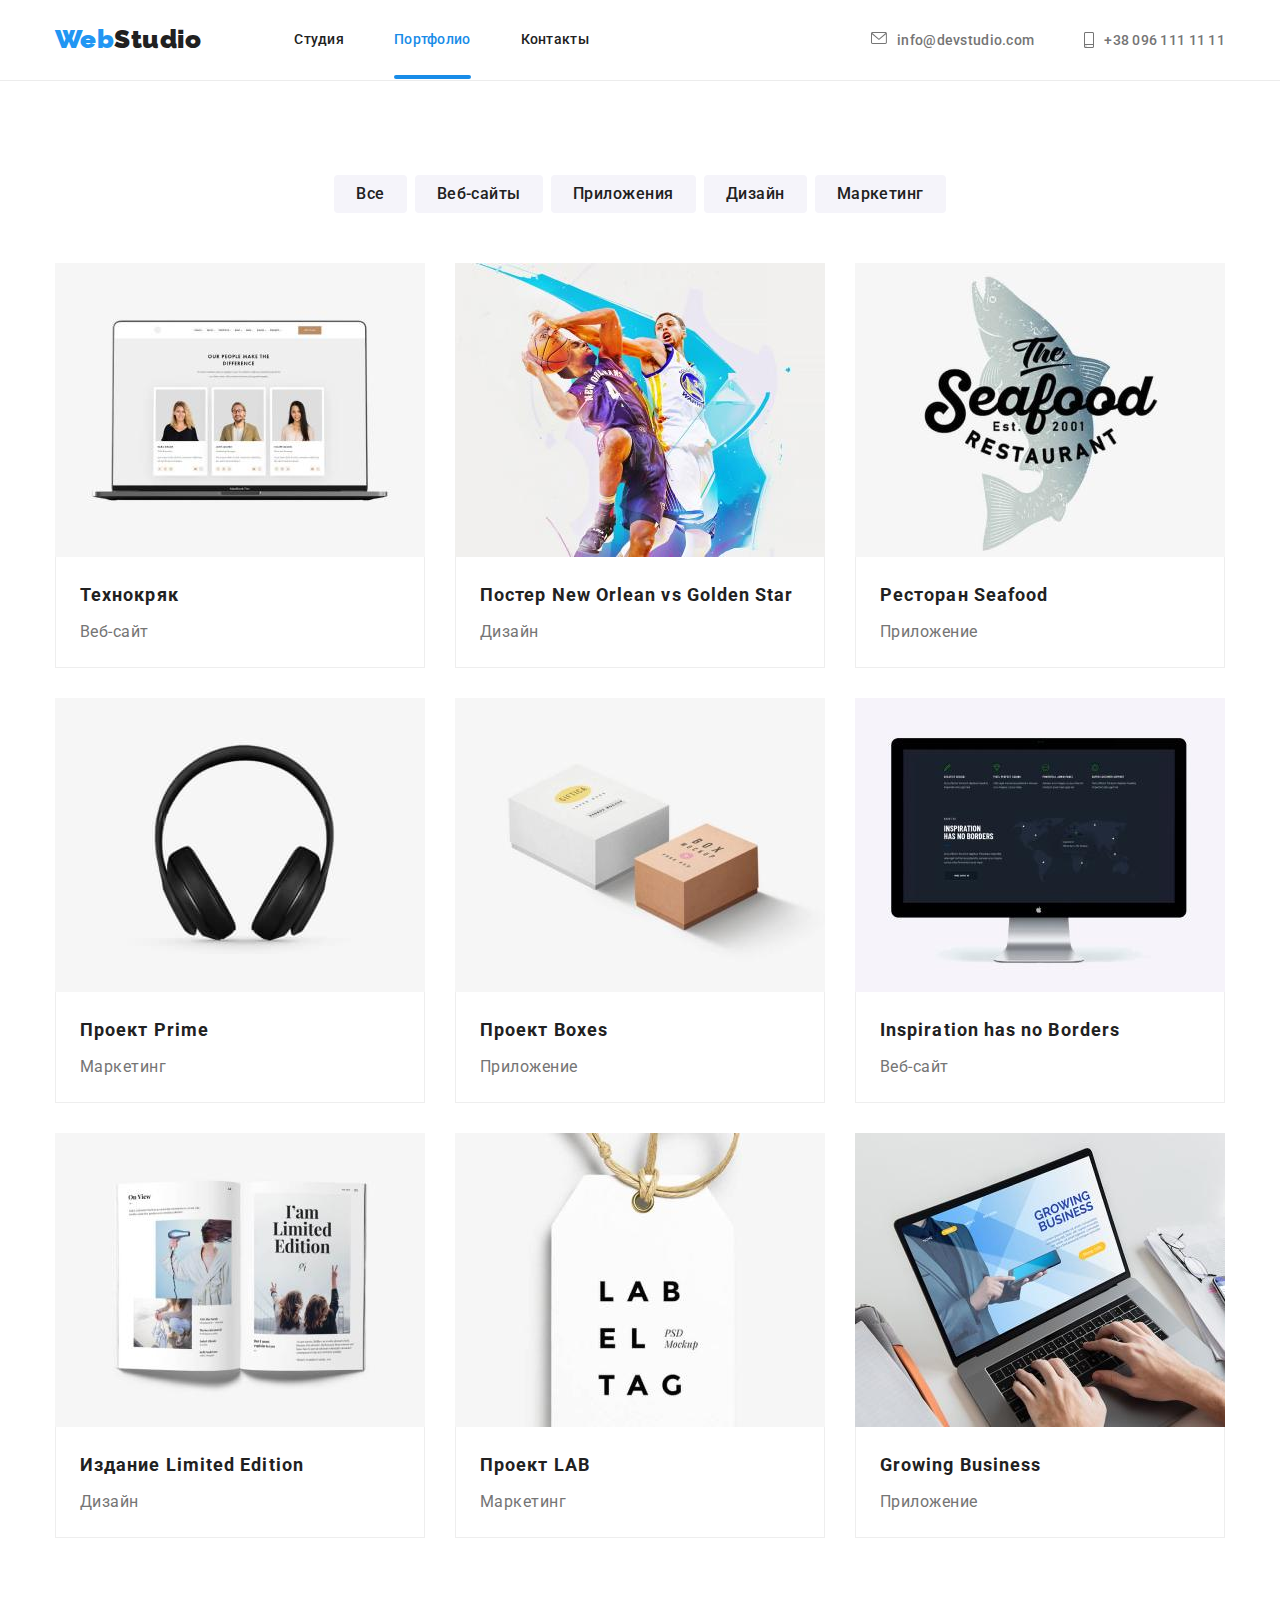
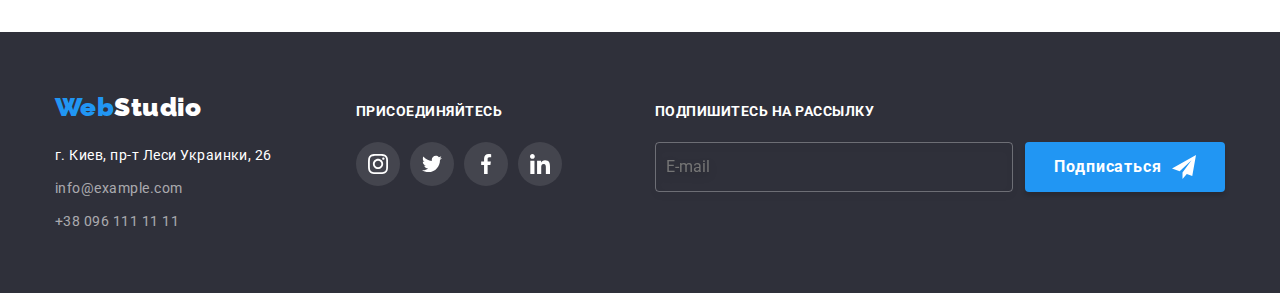
==== portfolio.html @ f8f5889b "finish" ====
<!DOCTYPE html>
<html lang="ru">
  <head>
    <meta charset="utf-8" />
    <!-- ie10 and below only -->
    <meta http-equiv="x-ua-compatible" content="ie=edge" />
    <meta name="viewport" content="width=device-width, initial-scale=1.0" />
    <title>Портфолио</title>

    <!-- google-Font -->
    <link rel="preconnect" href="https://fonts.googleapis.com" />
    <link rel="preconnect" href="https://fonts.gstatic.com" crossorigin />
    <link
      href="https://fonts.googleapis.com/css2?family=Raleway:wght@700&family=Roboto:wght@400;500;700;900&display=swap"
      rel="stylesheet"
    />

    <!-- CSS -->
    <link
      rel="stylesheet"
      href="https://cdnjs.cloudflare.com/ajax/libs/modern-normalize/1.1.0/modern-normalize.min.css"
    />
    <link rel="stylesheet" href="./css/main.min.css" />
  </head>
  <body>
    <!-- header -->
    <header>
      <div class="container header__box">
        <!-- header-logo-->
        <a href="./index.html" class="logo header-logo__pos"> Web<span class="header-logo__span">Studio</span> </a>
        <!-- header-nav -->
        <nav>
          <ul class="header__list">
            <li class="header__item">
              <a href="./index.html" class="header__link"> Студия</a>
            </li>
            <li class="header__item">
              <a href="./portfolio.html" class="header__link current-page"> Портфолио</a>
            </li>
            <li class="header__item">
              <a href="#" class="header__link"> Контакты</a>
            </li>
          </ul>
        </nav>
        <!-- contacts -->
        <ul class="header__list">
          <li class="header__item">
            <a href="mailto:info@devstudio.com" class="contact-item header__link">
              <svg class="header-contacts__icon" width="16" height="12">
                <use href="./images/symbol-defs.svg#icon-envelope"></use>
              </svg>
              info@devstudio.com
            </a>
          </li>
          <li class="header__item">
            <a href="tel:+380961111111" class="contact-item header__link">
              <svg class="header-contacts__icon" width="10" height="16">
                <use href="./images/symbol-defs.svg#icon-smartphone"></use>
              </svg>
              +38 096 111 11 11
            </a>
          </li>
        </ul>
      </div>
    </header>
    <!-- main -->
    <main>
      <!-- portfolio -->
      <section class="section">
        <div class="container">
          <h1 class="visually-hidden">Портфолио</h1>
          <!-- portfolio-filters -->
          <ul class="portfolio-filters__list">
            <li class="portfolio-filters__item">
              <button type="button" class="portfolio-filters__btn">Все</button>
            </li>
            <li class="portfolio-filters__item">
              <button type="button" class="portfolio-filters__btn">Веб-сайты</button>
            </li>
            <li class="portfolio-filters__item">
              <button type="button" class="portfolio-filters__btn">Приложения</button>
            </li>
            <li class="portfolio-filters__item">
              <button type="button" class="portfolio-filters__btn">Дизайн</button>
            </li>
            <li class="portfolio-filters__item">
              <button type="button" class="portfolio-filters__btn">Маркетинг</button>
            </li>
          </ul>
          <!-- portfolio-projects -->
          <ul class="cards-list">
            <li class="portfolio__item">
              <a href="" class="portfolio__item-link">
                <div class="portfolio__thumb">
                  <img
                    src="./images/portfolio1.jpg"
                    alt="1-й проект: Фото страници с фотографиями 3-х разрабочиков"
                    width="370"
                    height="294"
                  />
                  <div class="portfolio-overlay">
                    Технокряк это современная площадка распространения коронавируса. Компании используют эту платформу
                    для цифрового шпионажа и атак на защищённые сервера конкурентов.
                  </div>
                </div>
                <div class="portfolio__item-box">
                  <h2 class="portfolio__title-card">Технокряк</h2>
                  <p class="portfolio__text-card">Веб-сайт</p>
                </div>
              </a>
            </li>

            <li class="portfolio__item">
              <a href="" class="portfolio__item-link">
                <div class="portfolio__thumb">
                  <img
                    src="./images/portfolio2.jpg"
                    alt="2-й проект: Фото страници с двумя баскетболистами в прыжке с мячом"
                    width="370"
                    height="294"
                  />
                  <div class="portfolio-overlay">
                    Lorem ipsum dolor sit amet consectetur adipisicing elit. Molestiae, omnis! Voluptates molestias
                    omnis voluptas! Magni ut sequi asperiores obcaecati adipisci?
                  </div>
                </div>
                <div class="portfolio__item-box">
                  <h2 class="portfolio__title-card">Постер New Orlean vs Golden Star</h2>
                  <p class="portfolio__text-card">Дизайн</p>
                </div>
              </a>
            </li>
            <li class="portfolio__item">
              <a href="" class="portfolio__item-link">
                <div class="portfolio__thumb">
                  <img
                    src="./images/portfolio3.jpg"
                    alt="3-й проект: Фото страници с логотипом ресторана"
                    width="370"
                    height="294"
                  />
                  <div class="portfolio-overlay">
                    Lorem ipsum dolor sit amet consectetur adipisicing elit. Molestiae, omnis! Voluptates molestias
                    omnis voluptas! Magni ut sequi asperiores obcaecati adipisci?
                  </div>
                </div>
                <div class="portfolio__item-box">
                  <h2 class="portfolio__title-card">Ресторан Seafood</h2>
                  <p class="portfolio__text-card">Приложение</p>
                </div>
              </a>
            </li>
            <li class="portfolio__item">
              <a href="" class="portfolio__item-link">
                <div class="portfolio__thumb">
                  <img
                    src="./images/portfolio4.jpg"
                    alt="4-й проект: Фото страници с наушниками"
                    width="370"
                    height="294"
                  />
                  <div class="portfolio-overlay">
                    Lorem ipsum dolor sit amet consectetur adipisicing elit. Molestiae, omnis! Voluptates molestias
                    omnis voluptas! Magni ut sequi asperiores obcaecati adipisci?
                  </div>
                </div>
                <div class="portfolio__item-box">
                  <h2 class="portfolio__title-card">Проект Prime</h2>
                  <p class="portfolio__text-card">Маркетинг</p>
                </div>
              </a>
            </li>
            <li class="portfolio__item">
              <a href="" class="portfolio__item-link">
                <div class="portfolio__thumb">
                  <img
                    src="./images/portfolio5.jpg"
                    alt="5-й проект: Фото страници с двумя коробками разных цветом с написями"
                    width="370"
                    height="294"
                  />
                  <div class="portfolio-overlay">
                    Lorem ipsum dolor sit amet consectetur adipisicing elit. Molestiae, omnis! Voluptates molestias
                    omnis voluptas! Magni ut sequi asperiores obcaecati adipisci?
                  </div>
                </div>
                <div class="portfolio__item-box">
                  <h2 class="portfolio__title-card">Проект Boxes</h2>
                  <p class="portfolio__text-card">Приложение</p>
                </div>
              </a>
            </li>
            <li class="portfolio__item">
              <a href="" class="portfolio__item-link">
                <div class="portfolio__thumb">
                  <img
                    src="./images/portfolio6.jpg"
                    alt="6-й проект: Фото страници с изображением континентов"
                    width="370"
                    height="294"
                  />
                  <div class="portfolio-overlay">
                    Lorem ipsum dolor sit amet consectetur adipisicing elit. Molestiae, omnis! Voluptates molestias
                    omnis voluptas! Magni ut sequi asperiores obcaecati adipisci?
                  </div>
                </div>
                <div class="portfolio__item-box">
                  <h2 class="portfolio__title-card">Inspiration has no Borders</h2>
                  <p class="portfolio__text-card">Веб-сайт</p>
                </div>
              </a>
            </li>
            <li class="portfolio__item">
              <a href="" class="portfolio__item-link">
                <div class="portfolio__thumb">
                  <img
                    src="./images/portfolio7.jpg"
                    alt="7-й проект: Фото страници с разворотом издания, на одной странице девушка сушит волосы, на второй слоган издания"
                    width="370"
                    height="294"
                  />
                  <div class="portfolio-overlay">
                    Lorem ipsum dolor sit amet consectetur adipisicing elit. Molestiae, omnis! Voluptates molestias
                    omnis voluptas! Magni ut sequi asperiores obcaecati adipisci?
                  </div>
                </div>
                <div class="portfolio__item-box">
                  <h2 class="portfolio__title-card">Издание Limited Edition</h2>
                  <p class="portfolio__text-card">Дизайн</p>
                </div>
              </a>
            </li>
            <li class="portfolio__item">
              <a href="" class="portfolio__item-link">
                <div class="portfolio__thumb">
                  <img
                    src="./images/portfolio8.jpg"
                    alt="8-й проект: Фото бирки с названием проекта"
                    width="370"
                    height="294"
                  />
                  <div class="portfolio-overlay">
                    Lorem ipsum dolor sit amet consectetur adipisicing elit. Molestiae, omnis! Voluptates molestias
                    omnis voluptas! Magni ut sequi asperiores obcaecati adipisci?
                  </div>
                </div>
                <div class="portfolio__item-box">
                  <h2 class="portfolio__title-card">Проект LAB</h2>
                  <p class="portfolio__text-card">Маркетинг</p>
                </div>
              </a>
            </li>
            <li class="portfolio__item">
              <a href="" class="portfolio__item-link">
                <div class="portfolio__thumb">
                  <img
                    src="./images/portfolio9.jpg"
                    alt="9-й проект: Фото бирки с изображением ноутбука с названием приложения"
                    width="370"
                    height="294"
                  />
                  <div class="portfolio-overlay">
                    Lorem ipsum dolor sit amet consectetur adipisicing elit. Molestiae, omnis! Voluptates molestias
                    omnis voluptas! Magni ut sequi asperiores obcaecati adipisci?
                  </div>
                </div>
                <div class="portfolio__item-box">
                  <h2 class="portfolio__title-card">Growing Business</h2>
                  <p class="portfolio__text-card">Приложение</p>
                </div>
              </a>
            </li>
          </ul>
        </div>
      </section>
    </main>
    <!-- footer -->
    <footer class="footer">
      <div class="container footer__box">
        <!-- footer-contacts -->
        <div class="footer-contacts__box">
          <!-- footer-logo -->
          <a href="./index.html" class="logo footer-logo__pos"> Web<span class="footer-logo__span">Studio</span> </a>
          <!-- footer-contacts -->
          <address>
            <ul class="footer-contacts__list">
              <li class="footer-contacts__item">
                <a
                  href="https://goo.gl/maps/doZ5ESJiCeNLyXiL8"
                  target="_blank"
                  rel="noopener
                      noreferrer"
                  class="footer-address__link"
                >
                  г. Киев, пр-т Леси Украинки, 26
                </a>
              </li>
              <li class="footer-contacts__item">
                <a href="mailto:info@example.com" class="footer-email-tel__link"> info@example.com </a>
              </li>
              <li class="footer-contacts__item">
                <a href="tel:+380961111111" class="footer-email-tel__link"> +38 096 111 11 11 </a>
              </li>
            </ul>
          </address>
        </div>
        <!-- footer-social -->
        <div>
          <p class="uppercase-title footer__title">Присоединяйтесь</p>
          <ul class="social__list">
            <li class="social__item">
              <a href="https://www.instagram.com/" class="social__link footer-social__link">
                <svg class="social__icon" width="20" height="20">
                  <use href="./images/symbol-defs.svg#icon-instagram1"></use>
                </svg>
              </a>
            </li>
            <li class="social__item">
              <a href="https://twitter.com/" class="social__link footer-social__link">
                <svg class="social__icon" width="20" height="20">
                  <use href="./images/symbol-defs.svg#icon-twitter1"></use>
                </svg>
              </a>
            </li>
            <li class="social__item">
              <a href="https://www.facebook.com/" class="social__link footer-social__link">
                <svg class="social__icon" width="20" height="20">
                  <use href="./images/symbol-defs.svg#icon-facebook1"></use>
                </svg>
              </a>
            </li>
            <li class="social__item">
              <a href="https://www.linkedin.com/" class="social__link footer-social__link">
                <svg class="social__icon" width="20" height="20">
                  <use href="./images/symbol-defs.svg#icon-linkedin1"></use>
                </svg>
              </a>
            </li>
          </ul>
        </div>
        <!-- footer-info-to-email -->
        <div class="footer-form__box">
          <p class="uppercase-title footer__title">Подпишитесь на рассылку</p>
          <form class="footer-form">
            <label>
              <input class="footer-form__input" type="text" name="footer-form-email" placeholder="E-mail" />
            </label>
            <button class="footer-form__btn" type="submit">
              Подписаться
              <svg class="footer-form__icon" width="24" height="24">
                <use href="./images/symbol-defs.svg#icon-send"></use>
              </svg>
            </button>
          </form>
        </div>
      </div>
    </footer>
  </body>
</html>
---- css/main.min.css ----
:root{--first-color: #ffffff;--second-color: #212121;--third-color: #757575;--fourth-color: #2f303a;--fifth-color: rgba(255, 255, 255, 0.6);--sixth-color: #f5f4fa;--seven-color: #ececec;--logo-color-white: #ffffff;--logo-color-black: #000000;--logo-color-blue: #2196f3;--active-item-color: #188ce8;--add-order-color: #2196f3;--todo-over-bg-color: rgba(47, 48, 58, 0.8);--icon-color: #afb1b8;--icon-color-active: #2196f3;--first-font: 'Roboto', sans-serif;--second-font: 'Raleway', sans-serif;--animate-color: color 250ms cubic-bezier(0.4, 0, 0.2, 1);--animate-bck-color: background-color 250ms cubic-bezier(0.4, 0, 0.2, 1);--animate-box-shadow: box-shadow 250ms cubic-bezier(0.4, 0, 0.2, 1);--animate-border: border 250ms cubic-bezier(0.4, 0, 0.2, 1);--animate-transform: transform 250ms cubic-bezier(0.4, 0, 0.2, 1);--animate-fill: fill 250ms cubic-bezier(0.4, 0, 0.2, 1)}.visually-hidden{position:absolute;clip:rect(0 0 0 0);width:1px;height:1px;margin:-1px}h1,h2,h3,p{margin:0}ul{margin:0;padding:0;list-style:none}body{font-family:var(--first-font);font-style:normal;color:var(--first-color);background-color:var(--first-color);letter-spacing:0.03em}img{display:block;max-width:100%;height:auto}header{border-bottom:1px solid var(--seven-color)}.title{font-weight:900;font-size:36px;line-height:calc(42 / 36);color:var(--second-color);text-align:center;margin-bottom:50px}.uppercase-title{font-weight:700;font-size:14px;line-height:calc(16 / 14);text-transform:uppercase}.cards-list{display:flex;flex-wrap:wrap;margin-left:-30px;margin-top:-30px}.container{width:1200px;margin-left:auto;margin-right:auto;padding-left:15px;padding-right:15px}.section{padding:94px 0}.logo{text-decoration:none;color:var(--logo-color-blue);font-family:var(--second-font);font-weight:900;font-size:26px;line-height:calc(31 / 26)}.social__list{display:flex;justify-content:center;align-items:center}.social__item:not(:last-child){margin-right:10px}.social__link{text-decoration:none;width:44px;height:44px;display:flex;align-items:center;justify-content:center;border-radius:50%;transition:var(--animate-bck-color),var(--animate-color)}.social__icon{fill:currentColor}.header__box{display:flex;align-items:center;padding-top:24px;padding-bottom:25px}.header__link{text-decoration:none;font-weight:500;font-size:14px;line-height:calc(16 / 14);letter-spacing:0.02em;color:var(--second-color);transition:var(--animate-color)}.header__link:hover,.header__link:focus{color:var(--active-item-color)}.header__item:not(:last-child){margin-right:50px}.header-logo__pos{margin-right:93px}.header-logo__span{color:var(--second-color)}.header__list{display:flex;margin-left:auto;align-items:center}.current-page{position:relative;color:var(--active-item-color)}.current-page::after{position:absolute;bottom:-200%;content:'';display:block;width:100%;height:4px;border-radius:2px;background-color:var(--active-item-color)}.contact-item{display:flex;color:var(--third-color)}.header-contacts__icon{display:block;fill:currentColor;margin-right:10px}.hero{background:var(--fourth-color);text-align:center}.hero__overlay{max-width:1600px;padding-top:200px;height:600px;margin-left:auto;margin-right:auto;background-image:linear-gradient(to right, rgba(0,0,0,0.4), rgba(47,48,58,0.4)),url(../images/content-bg.jpg);background-size:cover;background-repeat:no-repeat;background-position:50% 50%}.hero__title{font-weight:900;font-size:44px;line-height:calc(60 / 44);letter-spacing:0.06em;text-transform:uppercase;margin-left:auto;margin-right:auto;margin-bottom:30px;width:696px}.hero__btn{padding:10px 32px;font-family:inherit;font-weight:900;font-size:16px;line-height:calc(30 / 16);text-align:center;color:var(--first-color-white);background-color:var(--add-order-color);box-shadow:0px 4px 4px rgba(0,0,0,0.15);border-radius:4px;border:hidden;cursor:pointer;transition:var(--animate-bck-color),var(--animate-color),var(--animate-box-shadow)}.hero__btn:hover,.hero__btn:focus{background-color:var(--active-item-color);color:var(--first-color);box-shadow:0px 3px 1px rgba(0,0,0,0.1),0px 1px 2px rgba(0,0,0,0.08),0px 2px 2px rgba(0,0,0,0.12);border-radius:4px;border:hidden}.peculiarity__item{margin-left:30px;margin-top:30px;flex-basis:calc((100% - 120px) / 4)}.peculiarity__box{display:flex;align-items:center;justify-content:center;height:120px;border-radius:4px;background-color:var(--sixth-color);margin-bottom:30px}.peculiarity__title{color:var(--second-color);margin-bottom:10px}.peculiarity__text{font-size:14px;line-height:calc(24 / 14);color:var(--third-color)}.what-todo__item{margin-left:30px;margin-top:30px;flex-basis:calc((100% - 90px) / 3);position:relative}.what-todo__overlay{position:absolute;bottom:0;left:0;height:70px;display:flex;justify-content:center;align-items:center;background-color:var(--todo-over-bg-color);font-size:14px;line-height:calc(16 / 14);letter-spacing:0.03em;text-transform:uppercase;width:100%}.with__no-tpad{padding-top:0}.whith__team-bg{background-color:var(--sixth-color)}.team__item{margin-left:30px;margin-top:30px;background-color:var(--first-color);flex-basis:calc((100% - 120px) / 4);width:270px;box-shadow:0px 1px 3px rgba(0,0,0,0.12),0px 1px 1px rgba(0,0,0,0.14),0px 2px 1px rgba(0,0,0,0.2);border-radius:0px 0px 4px 4px}.card-team__info{text-align:center;padding-top:30px;padding-bottom:30px}.card-team__title{color:var(--second-color);font-size:16px;font-weight:500;line-height:calc(19 / 16);text-align:center;margin-bottom:10px}.card-team__text{margin-bottom:16px;color:var(--third-color);font-size:16px;font-weight:400;line-height:calc(19 / 16)}.team-social__link{color:var(--icon-color)}.team-social__link:hover,.team-social__link:focus{background-color:var(--icon-color-active);color:var(--first-color)}.cards-clients__list{display:flex;justify-content:center;align-items:center}.cards-clients__item:not(:last-child){margin-right:30px}.cards-clients__link{display:flex;justify-content:center;align-items:center;width:170px;height:92px;color:var(--icon-color);border:1px solid var(--icon-color);border-radius:4px;transition:var(--animate-color),var(--animate-box-shadow)}.cards-clients__link:hover,.cards-clients__link:focus{color:var(--icon-color-active);border:1px solid var(--icon-color-active)}.cards-clients__icon{fill:currentColor}.backdrop{position:fixed;top:0;left:0;width:100%;height:100%;background-color:rgba(0,0,0,0.2);transition:var(--animate-bck-color)}.backdrop.is-hidden{opacity:0;pointer-events:none}.modal{position:absolute;top:50%;left:50%;transform:translate(-50%, -50%);width:528px;height:581px;background-color:var(--first-color);transition:var(--animate-bck-color)}.modal__btn{position:absolute;top:8px;right:8px;display:flex;justify-content:center;align-items:center;width:30px;height:30px;background-color:var(--first-color);border:1px solid rgba(0,0,0,0.1);border-radius:50%;transition:var(--animate-fill);cursor:pointer}.modal__icon{width:18px;height:18px}.form-order{width:100%;height:100%;padding:40px}.form-order__title{margin-bottom:12px;font-weight:700;font-size:20px;line-height:calc(23 / 20);text-align:center;letter-spacing:0.03em;color:var(--second-color)}.form-order__label{display:block;margin-bottom:10px;color:var(--third-color);font-size:12px;line-height:calc(14 / 12);letter-spacing:0.01em}.input-cover{position:relative;display:block;margin-top:4px}.form-order__input{display:block;width:100%;height:40px;padding-left:42px;border:1px solid rgba(33,33,33,0.2);border-radius:4px}.form-order__input:focus-visible,.form-order__textarea:focus-visible{outline:none;border:1px solid var(--icon-color-active);border-radius:4px}.form-order__input:focus-visible+.form-order__icon,.modal__btn:hover,.modal__btn:focus{fill:var(--icon-color-active)}.form-order__icon{position:absolute;display:block;width:18px;height:18px;top:50%;left:12px;transform:translateY(-50%);fill:var(--second-color)}.form-order__textarea{display:block;width:448px;height:120px;margin-top:4px;padding:12px 16px;border:1px solid rgba(33,33,33,0.2);border-radius:4px;resize:none}.form-order__textarea::placeholder{font-weight:400;font-size:12px;line-height:calc(14 / 12);letter-spacing:0.01em;color:rgba(117,117,117,0.5)}.form-order__label-chbx{position:relative;display:flex;justify-content:center;align-items:center;margin-top:20px;font-size:14px;line-height:calc(24 / 14);letter-spacing:0.03em;color:var(--third-color);cursor:pointer}.form-order__input-chbx:checked+.form-order__icon-chbx{background-color:var(--active);background-image:url(../images/check.svg)}.form-order__icon-chbx{display:block;margin-right:8px;width:16px;height:15px;background-image:url(../images/box.svg);background-size:cover;background-origin:border-box;border-radius:4px}.form-order__link-agree{color:var(--active-item-color)}.form-order__btn{display:block;margin-left:auto;margin-right:auto;margin-top:30px;width:200px;height:50px;background-color:var(--add-order-color);box-shadow:0px 4px 4px rgba(0,0,0,0.15);border-radius:4px;border:none;color:var(--first-color);transition:var(--animate-bck-color),var(--animate-box-shadow);cursor:pointer}.form-order__btn:hover,.form-order__btn:focus{background-color:var(--active-item-color);box-shadow:0px 4px 4px rgba(0,0,0,0.15);border-radius:4px}.portfolio-filters__list{display:flex;justify-content:center;margin-bottom:50px}.portfolio-filters__item:not(:last-child){margin-right:8px}.portfolio-filters__btn{cursor:pointer;background:var(--sixth-color);border-radius:4px;border:hidden;font-family:inherit;font-weight:500;font-size:16px;line-height:calc(26 / 16);text-align:center;vertical-align:middle;letter-spacing:0.03em;color:var(--second-color);padding:6px 22px;transition:var(--animate-bck-color),var(--animate-color),var(--animate-box-shadow)}.portfolio-filters__btn:hover,.portfolio-filters__btn:focus{background-color:var(--active-item-color);color:var(--first-color);box-shadow:0px 3px 1px rgba(0,0,0,0.1),0px 1px 2px rgba(0,0,0,0.08),0px 2px 2px rgba(0,0,0,0.12);border-radius:4px;border:hidden}.portfolio__item{margin-left:30px;margin-top:30px;flex-basis:calc((100% - 90px) / 3)}.portfolio__item-link{display:block;color:var(--first-color)}.portfolio__item-link:hover,.portfolio__item-link:focus{box-shadow:0px 1px 1px rgba(0,0,0,0.12),0px 4px 4px rgba(0,0,0,0.06),1px 4px 6px rgba(0,0,0,0.16)}.portfolio__item-link:hover .portfolio-overlay,.portfolio__item-link:focus .portfolio-overlay{box-shadow:0px 1px 1px rgba(0,0,0,0.12),0px 4px 4px rgba(0,0,0,0.06),1px 4px 6px rgba(0,0,0,0.16);transform:translateY(0)}.portfolio__thumb{position:relative;overflow:hidden}.portfolio-overlay{position:absolute;top:0;left:0;width:100%;height:100%;background-color:rgba(33,150,243,0.9);transform:translateY(100%);transition:var(--animate-transform);font-family:inherit;font-weight:400;font-size:18px;line-height:calc(28 / 18);padding:64px 24px}.portfolio__item-box{padding:20px 24px;border-left:1px solid #eeeeee;border-right:1px solid #eeeeee;border-bottom:1px solid #eeeeee}.portfolio__title-card{font-family:inherit;font-weight:700;font-size:18px;line-height:calc(36 / 18);letter-spacing:0.06em;color:var(--second-color);margin-bottom:4px}.portfolio__text-card{font-family:inherit;font-weight:400;font-size:16px;line-height:calc(30 / 16);color:var(--third-color)}.footer{background:var(--fourth-color);padding-top:60px;padding-bottom:60px}.footer__box{align-items:baseline;display:flex}.footer__title{font-weight:700;margin-bottom:23px}.footer-logo__span{color:var(--first-color)}.footer-logo__pos{display:block;margin-bottom:20px}.footer-contacts__box{margin-right:70px;flex-grow:1}.footer-contacts__list{font-size:14px;line-height:calc(24 / 14)}.footer-contacts__item:not(:last-child){margin-bottom:9px}.footer-address__link{text-decoration:none;color:var(--first-color-white);font-style:normal;margin-bottom:9px}.footer-email-tel__link{text-decoration:none;color:var(--fifth-color);font-style:normal;margin-bottom:9px}.footer-social__link{background-color:rgba(255,255,255,0.1);color:var(--first-color-white)}.footer-social__link:hover,.footer-social__link:focus{background-color:var(--icon-color-active)}.footer-form__box{margin-left:93px}.footer-form{display:flex}.footer-form__input{width:358px;height:50px;padding:15px 10px;color:var(--first-color);overflow:hidden;outline:none;border-style:none;border:1px solid rgba(255,255,255,0.3);filter:drop-shadow(0px 4px 4px rgba(0,0,0,0.15));border-radius:4px;background-color:transparent}.footer-form__btn{display:flex;justify-content:center;align-items:center;width:200px;height:50px;margin-left:12px;background:var(--icon-color-active);box-shadow:0px 4px 4px rgba(0,0,0,0.15);border-radius:4px;border:transparent;color:var(--first-color);font-weight:700;font-size:16px;line-height:calc(30 / 16);letter-spacing:0.06em;cursor:pointer}.footer-form__icon{margin-left:10px;fill:var(--first-color)}
/*# sourceMappingURL=main.min.css.map */
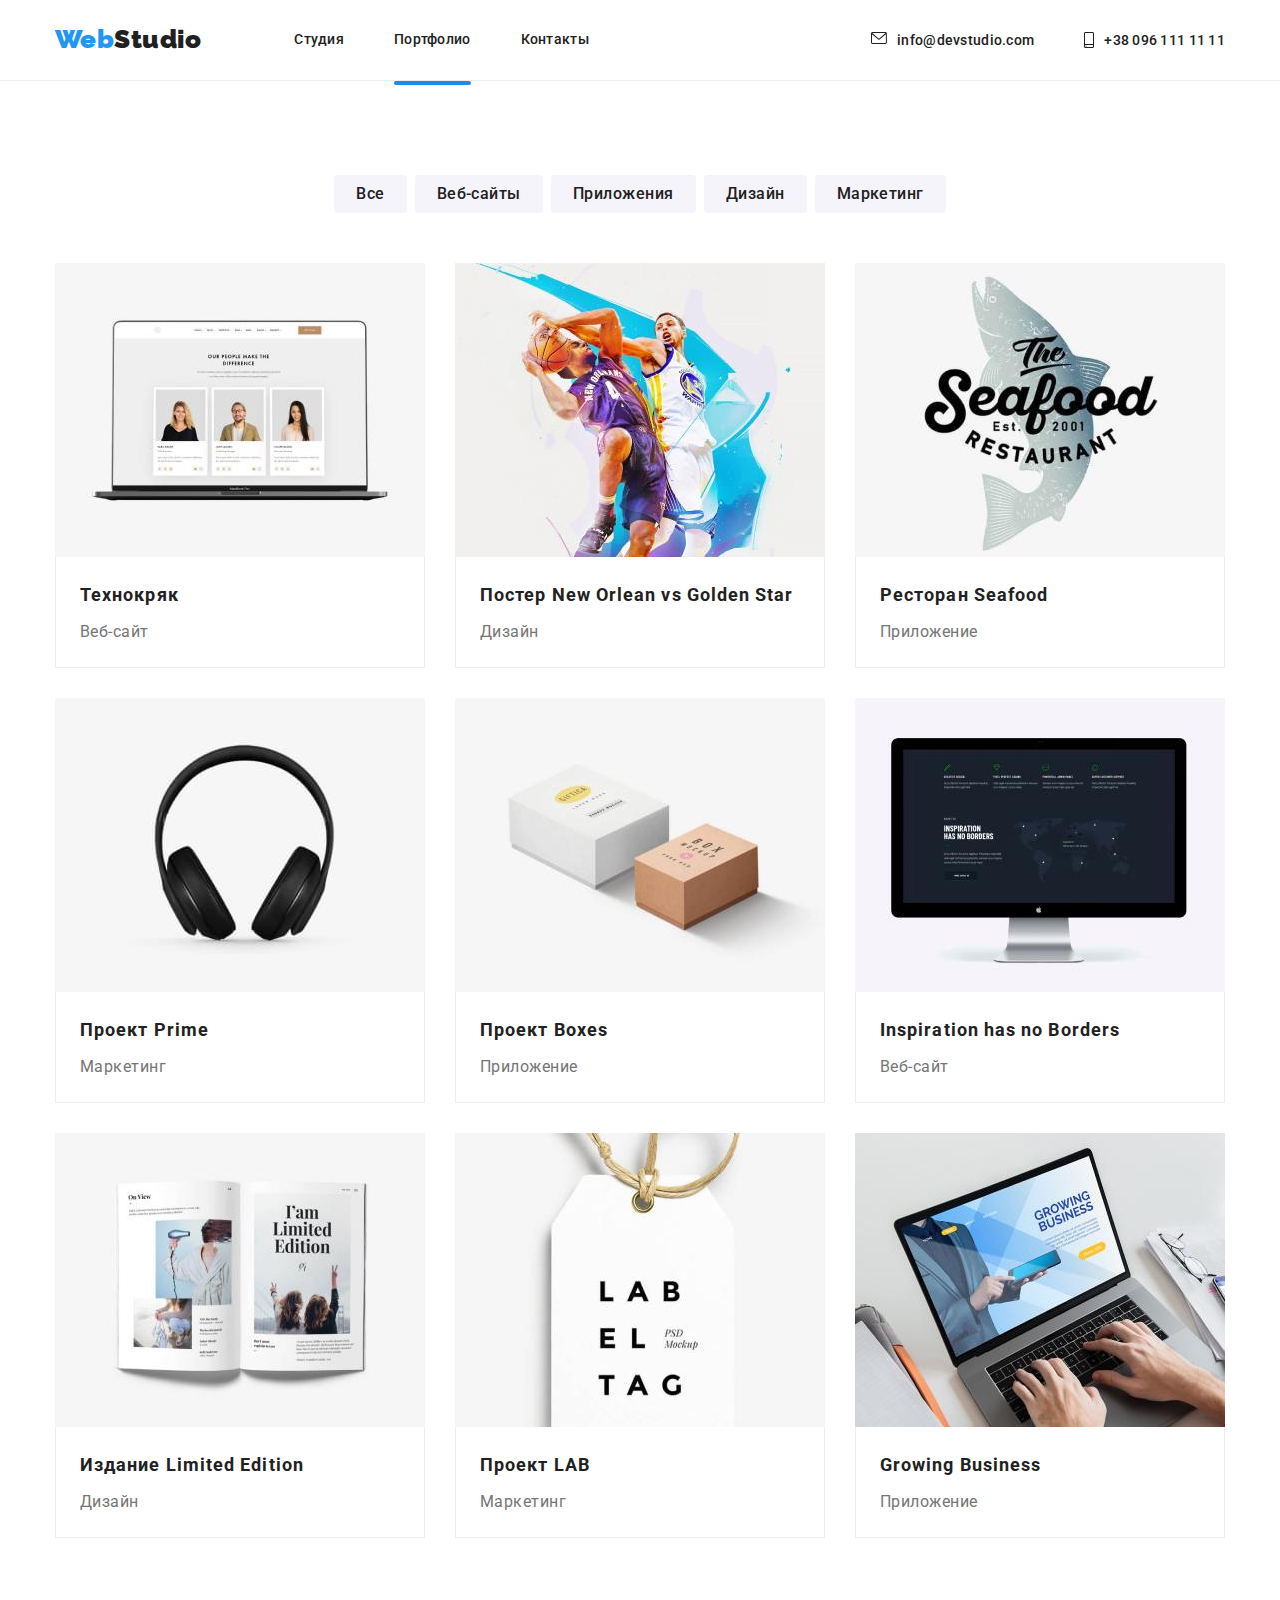
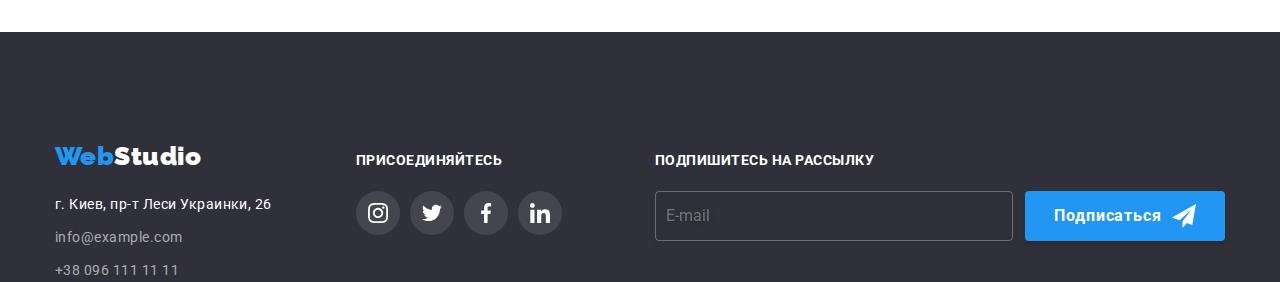
==== commit aeb578e7: "fix BEM" ====
--- a/portfolio.html
+++ b/portfolio.html
@@ -23,265 +23,275 @@
     <link rel="stylesheet" href="./css/main.min.css" />
   </head>
   <body>
-    <!-- header -->
+    <!--#region header #-->
     <header>
-      <div class="container header__box">
-        <!-- header-logo-->
-        <a href="./index.html" class="logo header-logo__pos"> Web<span class="header-logo__span">Studio</span> </a>
-        <!-- header-nav -->
+      <div class="container header__container">
+        <!--#region header-logo #-->
+        <a href="./index.html" class="logo header__logo-link"> Web<span class="header__logo-black">Studio</span> </a>
+        <!--#endregion #-->
+
+        <!--#region site-nav #-->
         <nav>
-          <ul class="header__list">
-            <li class="header__item">
-              <a href="./index.html" class="header__link"> Студия</a>
-            </li>
-            <li class="header__item">
-              <a href="./portfolio.html" class="header__link current-page"> Портфолио</a>
-            </li>
-            <li class="header__item">
-              <a href="#" class="header__link"> Контакты</a>
+          <ul class="site-nav">
+            <li class="site-nav__item">
+              <a href="./index.html" class="site-nav__link"> Студия</a>
+            </li>
+            <li class="site-nav__item site-nav__link--current-page">
+              <a href="./portfolio.html" class="site-nav__link"> Портфолио</a>
+            </li>
+            <li class="site-nav__item">
+              <a href="#" class="site-nav__link"> Контакты</a>
             </li>
           </ul>
         </nav>
-        <!-- contacts -->
-        <ul class="header__list">
-          <li class="header__item">
-            <a href="mailto:info@devstudio.com" class="contact-item header__link">
-              <svg class="header-contacts__icon" width="16" height="12">
+        <!--#endregion #-->
+
+        <!--#region contacts #-->
+        <ul class="contacts">
+          <li class="contacts__item">
+            <a href="mailto:info@devstudio.com" class="contacts__link">
+              <svg class="contacts__icon" width="16" height="12">
                 <use href="./images/symbol-defs.svg#icon-envelope"></use>
               </svg>
               info@devstudio.com
             </a>
           </li>
-          <li class="header__item">
-            <a href="tel:+380961111111" class="contact-item header__link">
-              <svg class="header-contacts__icon" width="10" height="16">
+          <li class="contacts__item">
+            <a href="tel:+380961111111" class="contacts__link">
+              <svg class="contacts__icon" width="10" height="16">
                 <use href="./images/symbol-defs.svg#icon-smartphone"></use>
               </svg>
               +38 096 111 11 11
             </a>
           </li>
         </ul>
+        <!--#endregion #-->
       </div>
     </header>
-    <!-- main -->
+    <!--#endregion #-->
+    <!-- projects-->
     <main>
       <!-- portfolio -->
       <section class="section">
         <div class="container">
           <h1 class="visually-hidden">Портфолио</h1>
-          <!-- portfolio-filters -->
-          <ul class="portfolio-filters__list">
-            <li class="portfolio-filters__item">
-              <button type="button" class="portfolio-filters__btn">Все</button>
-            </li>
-            <li class="portfolio-filters__item">
-              <button type="button" class="portfolio-filters__btn">Веб-сайты</button>
-            </li>
-            <li class="portfolio-filters__item">
-              <button type="button" class="portfolio-filters__btn">Приложения</button>
-            </li>
-            <li class="portfolio-filters__item">
-              <button type="button" class="portfolio-filters__btn">Дизайн</button>
-            </li>
-            <li class="portfolio-filters__item">
-              <button type="button" class="portfolio-filters__btn">Маркетинг</button>
+          <!-- #region filters #-->
+          <ul class="filters">
+            <li class="filters__item">
+              <button type="button" class="filters__btn">Все</button>
+            </li>
+            <li class="filters__item">
+              <button type="button" class="filters__btn">Веб-сайты</button>
+            </li>
+            <li class="filters__item">
+              <button type="button" class="filters__btn">Приложения</button>
+            </li>
+            <li class="filters__item">
+              <button type="button" class="filters__btn">Дизайн</button>
+            </li>
+            <li class="filters__item">
+              <button type="button" class="filters__btn">Маркетинг</button>
             </li>
           </ul>
-          <!-- portfolio-projects -->
-          <ul class="cards-list">
-            <li class="portfolio__item">
-              <a href="" class="portfolio__item-link">
-                <div class="portfolio__thumb">
+          <!--#endregion #-->
+
+          <!--#region projects #-->
+          <ul class="projects">
+            <li class="projects__item">
+              <a href="" class="projects__item-link">
+                <div class="projects__thumb">
                   <img
                     src="./images/portfolio1.jpg"
                     alt="1-й проект: Фото страници с фотографиями 3-х разрабочиков"
                     width="370"
                     height="294"
                   />
-                  <div class="portfolio-overlay">
+                  <div class="projects--overlay">
                     Технокряк это современная площадка распространения коронавируса. Компании используют эту платформу
                     для цифрового шпионажа и атак на защищённые сервера конкурентов.
                   </div>
                 </div>
-                <div class="portfolio__item-box">
-                  <h2 class="portfolio__title-card">Технокряк</h2>
-                  <p class="portfolio__text-card">Веб-сайт</p>
-                </div>
-              </a>
-            </li>
-
-            <li class="portfolio__item">
-              <a href="" class="portfolio__item-link">
-                <div class="portfolio__thumb">
+                <div class="projects__box">
+                  <h2 class="projects__title">Технокряк</h2>
+                  <p class="projects__text">Веб-сайт</p>
+                </div>
+              </a>
+            </li>
+            <li class="projects__item">
+              <a href="" class="projects__item-link">
+                <div class="projects__thumb">
                   <img
                     src="./images/portfolio2.jpg"
                     alt="2-й проект: Фото страници с двумя баскетболистами в прыжке с мячом"
                     width="370"
                     height="294"
                   />
-                  <div class="portfolio-overlay">
-                    Lorem ipsum dolor sit amet consectetur adipisicing elit. Molestiae, omnis! Voluptates molestias
-                    omnis voluptas! Magni ut sequi asperiores obcaecati adipisci?
-                  </div>
-                </div>
-                <div class="portfolio__item-box">
-                  <h2 class="portfolio__title-card">Постер New Orlean vs Golden Star</h2>
-                  <p class="portfolio__text-card">Дизайн</p>
-                </div>
-              </a>
-            </li>
-            <li class="portfolio__item">
-              <a href="" class="portfolio__item-link">
-                <div class="portfolio__thumb">
+                  <div class="projects--overlay">
+                    Lorem ipsum dolor sit amet consectetur adipisicing elit. Molestiae, omnis! Voluptates molestias
+                    omnis voluptas! Magni ut sequi asperiores obcaecati adipisci?
+                  </div>
+                </div>
+                <div class="projects__box">
+                  <h2 class="projects__title">Постер New Orlean vs Golden Star</h2>
+                  <p class="projects__text">Дизайн</p>
+                </div>
+              </a>
+            </li>
+            <li class="projects__item">
+              <a href="" class="projects__item-link">
+                <div class="projects__thumb">
                   <img
                     src="./images/portfolio3.jpg"
                     alt="3-й проект: Фото страници с логотипом ресторана"
                     width="370"
                     height="294"
                   />
-                  <div class="portfolio-overlay">
-                    Lorem ipsum dolor sit amet consectetur adipisicing elit. Molestiae, omnis! Voluptates molestias
-                    omnis voluptas! Magni ut sequi asperiores obcaecati adipisci?
-                  </div>
-                </div>
-                <div class="portfolio__item-box">
-                  <h2 class="portfolio__title-card">Ресторан Seafood</h2>
-                  <p class="portfolio__text-card">Приложение</p>
-                </div>
-              </a>
-            </li>
-            <li class="portfolio__item">
-              <a href="" class="portfolio__item-link">
-                <div class="portfolio__thumb">
+                  <div class="projects--overlay">
+                    Lorem ipsum dolor sit amet consectetur adipisicing elit. Molestiae, omnis! Voluptates molestias
+                    omnis voluptas! Magni ut sequi asperiores obcaecati adipisci?
+                  </div>
+                </div>
+                <div class="projects__box">
+                  <h2 class="projects__title">Ресторан Seafood</h2>
+                  <p class="projects__text">Приложение</p>
+                </div>
+              </a>
+            </li>
+            <li class="projects__item">
+              <a href="" class="projects__item-link">
+                <div class="projects__thumb">
                   <img
                     src="./images/portfolio4.jpg"
                     alt="4-й проект: Фото страници с наушниками"
                     width="370"
                     height="294"
                   />
-                  <div class="portfolio-overlay">
-                    Lorem ipsum dolor sit amet consectetur adipisicing elit. Molestiae, omnis! Voluptates molestias
-                    omnis voluptas! Magni ut sequi asperiores obcaecati adipisci?
-                  </div>
-                </div>
-                <div class="portfolio__item-box">
-                  <h2 class="portfolio__title-card">Проект Prime</h2>
-                  <p class="portfolio__text-card">Маркетинг</p>
-                </div>
-              </a>
-            </li>
-            <li class="portfolio__item">
-              <a href="" class="portfolio__item-link">
-                <div class="portfolio__thumb">
+                  <div class="projects--overlay">
+                    Lorem ipsum dolor sit amet consectetur adipisicing elit. Molestiae, omnis! Voluptates molestias
+                    omnis voluptas! Magni ut sequi asperiores obcaecati adipisci?
+                  </div>
+                </div>
+                <div class="projects__box">
+                  <h2 class="projects__title">Проект Prime</h2>
+                  <p class="projects__text">Маркетинг</p>
+                </div>
+              </a>
+            </li>
+            <li class="projects__item">
+              <a href="" class="projects__item-link">
+                <div class="projects__thumb">
                   <img
                     src="./images/portfolio5.jpg"
                     alt="5-й проект: Фото страници с двумя коробками разных цветом с написями"
                     width="370"
                     height="294"
                   />
-                  <div class="portfolio-overlay">
-                    Lorem ipsum dolor sit amet consectetur adipisicing elit. Molestiae, omnis! Voluptates molestias
-                    omnis voluptas! Magni ut sequi asperiores obcaecati adipisci?
-                  </div>
-                </div>
-                <div class="portfolio__item-box">
-                  <h2 class="portfolio__title-card">Проект Boxes</h2>
-                  <p class="portfolio__text-card">Приложение</p>
-                </div>
-              </a>
-            </li>
-            <li class="portfolio__item">
-              <a href="" class="portfolio__item-link">
-                <div class="portfolio__thumb">
+                  <div class="projects--overlay">
+                    Lorem ipsum dolor sit amet consectetur adipisicing elit. Molestiae, omnis! Voluptates molestias
+                    omnis voluptas! Magni ut sequi asperiores obcaecati adipisci?
+                  </div>
+                </div>
+                <div class="projects__box">
+                  <h2 class="projects__title">Проект Boxes</h2>
+                  <p class="projects__text">Приложение</p>
+                </div>
+              </a>
+            </li>
+            <li class="projects__item">
+              <a href="" class="projects__item-link">
+                <div class="projects__thumb">
                   <img
                     src="./images/portfolio6.jpg"
                     alt="6-й проект: Фото страници с изображением континентов"
                     width="370"
                     height="294"
                   />
-                  <div class="portfolio-overlay">
-                    Lorem ipsum dolor sit amet consectetur adipisicing elit. Molestiae, omnis! Voluptates molestias
-                    omnis voluptas! Magni ut sequi asperiores obcaecati adipisci?
-                  </div>
-                </div>
-                <div class="portfolio__item-box">
-                  <h2 class="portfolio__title-card">Inspiration has no Borders</h2>
-                  <p class="portfolio__text-card">Веб-сайт</p>
-                </div>
-              </a>
-            </li>
-            <li class="portfolio__item">
-              <a href="" class="portfolio__item-link">
-                <div class="portfolio__thumb">
+                  <div class="projects--overlay">
+                    Lorem ipsum dolor sit amet consectetur adipisicing elit. Molestiae, omnis! Voluptates molestias
+                    omnis voluptas! Magni ut sequi asperiores obcaecati adipisci?
+                  </div>
+                </div>
+                <div class="projects__box">
+                  <h2 class="projects__title">Inspiration has no Borders</h2>
+                  <p class="projects__text">Веб-сайт</p>
+                </div>
+              </a>
+            </li>
+            <li class="projects__item">
+              <a href="" class="projects__item-link">
+                <div class="projects__thumb">
                   <img
                     src="./images/portfolio7.jpg"
                     alt="7-й проект: Фото страници с разворотом издания, на одной странице девушка сушит волосы, на второй слоган издания"
                     width="370"
                     height="294"
                   />
-                  <div class="portfolio-overlay">
-                    Lorem ipsum dolor sit amet consectetur adipisicing elit. Molestiae, omnis! Voluptates molestias
-                    omnis voluptas! Magni ut sequi asperiores obcaecati adipisci?
-                  </div>
-                </div>
-                <div class="portfolio__item-box">
-                  <h2 class="portfolio__title-card">Издание Limited Edition</h2>
-                  <p class="portfolio__text-card">Дизайн</p>
-                </div>
-              </a>
-            </li>
-            <li class="portfolio__item">
-              <a href="" class="portfolio__item-link">
-                <div class="portfolio__thumb">
+                  <div class="projects--overlay">
+                    Lorem ipsum dolor sit amet consectetur adipisicing elit. Molestiae, omnis! Voluptates molestias
+                    omnis voluptas! Magni ut sequi asperiores obcaecati adipisci?
+                  </div>
+                </div>
+                <div class="projects__box">
+                  <h2 class="projects__title">Издание Limited Edition</h2>
+                  <p class="projects__text">Дизайн</p>
+                </div>
+              </a>
+            </li>
+            <li class="projects__item">
+              <a href="" class="projects__item-link">
+                <div class="projects__thumb">
                   <img
                     src="./images/portfolio8.jpg"
                     alt="8-й проект: Фото бирки с названием проекта"
                     width="370"
                     height="294"
                   />
-                  <div class="portfolio-overlay">
-                    Lorem ipsum dolor sit amet consectetur adipisicing elit. Molestiae, omnis! Voluptates molestias
-                    omnis voluptas! Magni ut sequi asperiores obcaecati adipisci?
-                  </div>
-                </div>
-                <div class="portfolio__item-box">
-                  <h2 class="portfolio__title-card">Проект LAB</h2>
-                  <p class="portfolio__text-card">Маркетинг</p>
-                </div>
-              </a>
-            </li>
-            <li class="portfolio__item">
-              <a href="" class="portfolio__item-link">
-                <div class="portfolio__thumb">
+                  <div class="projects--overlay">
+                    Lorem ipsum dolor sit amet consectetur adipisicing elit. Molestiae, omnis! Voluptates molestias
+                    omnis voluptas! Magni ut sequi asperiores obcaecati adipisci?
+                  </div>
+                </div>
+                <div class="projects__box">
+                  <h2 class="projects__title">Проект LAB</h2>
+                  <p class="projects__text">Маркетинг</p>
+                </div>
+              </a>
+            </li>
+            <li class="projects__item">
+              <a href="" class="projects__item-link">
+                <div class="projects__thumb">
                   <img
                     src="./images/portfolio9.jpg"
                     alt="9-й проект: Фото бирки с изображением ноутбука с названием приложения"
                     width="370"
                     height="294"
                   />
-                  <div class="portfolio-overlay">
-                    Lorem ipsum dolor sit amet consectetur adipisicing elit. Molestiae, omnis! Voluptates molestias
-                    omnis voluptas! Magni ut sequi asperiores obcaecati adipisci?
-                  </div>
-                </div>
-                <div class="portfolio__item-box">
-                  <h2 class="portfolio__title-card">Growing Business</h2>
-                  <p class="portfolio__text-card">Приложение</p>
+                  <div class="projects--overlay">
+                    Lorem ipsum dolor sit amet consectetur adipisicing elit. Molestiae, omnis! Voluptates molestias
+                    omnis voluptas! Magni ut sequi asperiores obcaecati adipisci?
+                  </div>
+                </div>
+                <div class="projects__box">
+                  <h2 class="projects__title">Growing Business</h2>
+                  <p class="projects__text">Приложение</p>
                 </div>
               </a>
             </li>
           </ul>
+          <!--#endregion #-->
         </div>
       </section>
     </main>
-    <!-- footer -->
+    <!--#region footer #-->
     <footer class="footer">
-      <div class="container footer__box">
-        <!-- footer-contacts -->
-        <div class="footer-contacts__box">
-          <!-- footer-logo -->
-          <a href="./index.html" class="logo footer-logo__pos"> Web<span class="footer-logo__span">Studio</span> </a>
-          <!-- footer-contacts -->
+      <div class="container footer__container">
+        <!--#region footer-contacts #-->
+        <div class="footer-contacts">
+          <!--#region footer-logo #-->
+          <a href="./index.html" class="logo footer-logo"> Web<span class="footer-logo--white">Studio</span> </a>
+          <!--#endregion #-->
+
+          <!--#region footer-contacts #-->
           <address>
             <ul class="footer-contacts__list">
               <li class="footer-contacts__item">
@@ -290,47 +300,50 @@
                   target="_blank"
                   rel="noopener
                       noreferrer"
-                  class="footer-address__link"
+                  class="footer-contacts--address"
                 >
                   г. Киев, пр-т Леси Украинки, 26
                 </a>
               </li>
               <li class="footer-contacts__item">
-                <a href="mailto:info@example.com" class="footer-email-tel__link"> info@example.com </a>
+                <a href="mailto:info@example.com" class="footer-contacts--email-tel"> info@example.com </a>
               </li>
               <li class="footer-contacts__item">
-                <a href="tel:+380961111111" class="footer-email-tel__link"> +38 096 111 11 11 </a>
+                <a href="tel:+380961111111" class="footer-contacts--email-tel"> +38 096 111 11 11 </a>
               </li>
             </ul>
           </address>
+          <!--#endregion #-->
         </div>
-        <!-- footer-social -->
-        <div>
-          <p class="uppercase-title footer__title">Присоединяйтесь</p>
-          <ul class="social__list">
+        <!--#endregion #-->
+
+        <!--#region footer-social #-->
+        <div class="footer-social">
+          <p class="footer-social__title">Присоединяйтесь</p>
+          <ul class="social">
             <li class="social__item">
-              <a href="https://www.instagram.com/" class="social__link footer-social__link">
+              <a href="https://www.instagram.com/" class="social__link social__link--footer">
                 <svg class="social__icon" width="20" height="20">
                   <use href="./images/symbol-defs.svg#icon-instagram1"></use>
                 </svg>
               </a>
             </li>
             <li class="social__item">
-              <a href="https://twitter.com/" class="social__link footer-social__link">
+              <a href="https://twitter.com/" class="social__link social__link--footer">
                 <svg class="social__icon" width="20" height="20">
                   <use href="./images/symbol-defs.svg#icon-twitter1"></use>
                 </svg>
               </a>
             </li>
             <li class="social__item">
-              <a href="https://www.facebook.com/" class="social__link footer-social__link">
+              <a href="https://www.facebook.com/" class="social__link social__link--footer">
                 <svg class="social__icon" width="20" height="20">
                   <use href="./images/symbol-defs.svg#icon-facebook1"></use>
                 </svg>
               </a>
             </li>
             <li class="social__item">
-              <a href="https://www.linkedin.com/" class="social__link footer-social__link">
+              <a href="https://www.linkedin.com/" class="social__link social__link--footer">
                 <svg class="social__icon" width="20" height="20">
                   <use href="./images/symbol-defs.svg#icon-linkedin1"></use>
                 </svg>
@@ -338,9 +351,11 @@
             </li>
           </ul>
         </div>
-        <!-- footer-info-to-email -->
-        <div class="footer-form__box">
-          <p class="uppercase-title footer__title">Подпишитесь на рассылку</p>
+        <!--#endregion #-->
+
+        <!--#region footer-inform #-->
+        <div class="footer-inform">
+          <p class="footer-inform__title">Подпишитесь на рассылку</p>
           <form class="footer-form">
             <label>
               <input class="footer-form__input" type="text" name="footer-form-email" placeholder="E-mail" />
@@ -353,7 +368,9 @@
             </button>
           </form>
         </div>
+        <!--#endregion #-->
       </div>
     </footer>
+    <!--#endregion #-->
   </body>
 </html>
--- a/css/main.min.css
+++ b/css/main.min.css
@@ -1,2 +1,2 @@
-:root{--first-color: #ffffff;--second-color: #212121;--third-color: #757575;--fourth-color: #2f303a;--fifth-color: rgba(255, 255, 255, 0.6);--sixth-color: #f5f4fa;--seven-color: #ececec;--logo-color-white: #ffffff;--logo-color-black: #000000;--logo-color-blue: #2196f3;--active-item-color: #188ce8;--add-order-color: #2196f3;--todo-over-bg-color: rgba(47, 48, 58, 0.8);--icon-color: #afb1b8;--icon-color-active: #2196f3;--first-font: 'Roboto', sans-serif;--second-font: 'Raleway', sans-serif;--animate-color: color 250ms cubic-bezier(0.4, 0, 0.2, 1);--animate-bck-color: background-color 250ms cubic-bezier(0.4, 0, 0.2, 1);--animate-box-shadow: box-shadow 250ms cubic-bezier(0.4, 0, 0.2, 1);--animate-border: border 250ms cubic-bezier(0.4, 0, 0.2, 1);--animate-transform: transform 250ms cubic-bezier(0.4, 0, 0.2, 1);--animate-fill: fill 250ms cubic-bezier(0.4, 0, 0.2, 1)}.visually-hidden{position:absolute;clip:rect(0 0 0 0);width:1px;height:1px;margin:-1px}h1,h2,h3,p{margin:0}ul{margin:0;padding:0;list-style:none}body{font-family:var(--first-font);font-style:normal;color:var(--first-color);background-color:var(--first-color);letter-spacing:0.03em}img{display:block;max-width:100%;height:auto}header{border-bottom:1px solid var(--seven-color)}.title{font-weight:900;font-size:36px;line-height:calc(42 / 36);color:var(--second-color);text-align:center;margin-bottom:50px}.uppercase-title{font-weight:700;font-size:14px;line-height:calc(16 / 14);text-transform:uppercase}.cards-list{display:flex;flex-wrap:wrap;margin-left:-30px;margin-top:-30px}.container{width:1200px;margin-left:auto;margin-right:auto;padding-left:15px;padding-right:15px}.section{padding:94px 0}.logo{text-decoration:none;color:var(--logo-color-blue);font-family:var(--second-font);font-weight:900;font-size:26px;line-height:calc(31 / 26)}.social__list{display:flex;justify-content:center;align-items:center}.social__item:not(:last-child){margin-right:10px}.social__link{text-decoration:none;width:44px;height:44px;display:flex;align-items:center;justify-content:center;border-radius:50%;transition:var(--animate-bck-color),var(--animate-color)}.social__icon{fill:currentColor}.header__box{display:flex;align-items:center;padding-top:24px;padding-bottom:25px}.header__link{text-decoration:none;font-weight:500;font-size:14px;line-height:calc(16 / 14);letter-spacing:0.02em;color:var(--second-color);transition:var(--animate-color)}.header__link:hover,.header__link:focus{color:var(--active-item-color)}.header__item:not(:last-child){margin-right:50px}.header-logo__pos{margin-right:93px}.header-logo__span{color:var(--second-color)}.header__list{display:flex;margin-left:auto;align-items:center}.current-page{position:relative;color:var(--active-item-color)}.current-page::after{position:absolute;bottom:-200%;content:'';display:block;width:100%;height:4px;border-radius:2px;background-color:var(--active-item-color)}.contact-item{display:flex;color:var(--third-color)}.header-contacts__icon{display:block;fill:currentColor;margin-right:10px}.hero{background:var(--fourth-color);text-align:center}.hero__overlay{max-width:1600px;padding-top:200px;height:600px;margin-left:auto;margin-right:auto;background-image:linear-gradient(to right, rgba(0,0,0,0.4), rgba(47,48,58,0.4)),url(../images/content-bg.jpg);background-size:cover;background-repeat:no-repeat;background-position:50% 50%}.hero__title{font-weight:900;font-size:44px;line-height:calc(60 / 44);letter-spacing:0.06em;text-transform:uppercase;margin-left:auto;margin-right:auto;margin-bottom:30px;width:696px}.hero__btn{padding:10px 32px;font-family:inherit;font-weight:900;font-size:16px;line-height:calc(30 / 16);text-align:center;color:var(--first-color-white);background-color:var(--add-order-color);box-shadow:0px 4px 4px rgba(0,0,0,0.15);border-radius:4px;border:hidden;cursor:pointer;transition:var(--animate-bck-color),var(--animate-color),var(--animate-box-shadow)}.hero__btn:hover,.hero__btn:focus{background-color:var(--active-item-color);color:var(--first-color);box-shadow:0px 3px 1px rgba(0,0,0,0.1),0px 1px 2px rgba(0,0,0,0.08),0px 2px 2px rgba(0,0,0,0.12);border-radius:4px;border:hidden}.peculiarity__item{margin-left:30px;margin-top:30px;flex-basis:calc((100% - 120px) / 4)}.peculiarity__box{display:flex;align-items:center;justify-content:center;height:120px;border-radius:4px;background-color:var(--sixth-color);margin-bottom:30px}.peculiarity__title{color:var(--second-color);margin-bottom:10px}.peculiarity__text{font-size:14px;line-height:calc(24 / 14);color:var(--third-color)}.what-todo__item{margin-left:30px;margin-top:30px;flex-basis:calc((100% - 90px) / 3);position:relative}.what-todo__overlay{position:absolute;bottom:0;left:0;height:70px;display:flex;justify-content:center;align-items:center;background-color:var(--todo-over-bg-color);font-size:14px;line-height:calc(16 / 14);letter-spacing:0.03em;text-transform:uppercase;width:100%}.with__no-tpad{padding-top:0}.whith__team-bg{background-color:var(--sixth-color)}.team__item{margin-left:30px;margin-top:30px;background-color:var(--first-color);flex-basis:calc((100% - 120px) / 4);width:270px;box-shadow:0px 1px 3px rgba(0,0,0,0.12),0px 1px 1px rgba(0,0,0,0.14),0px 2px 1px rgba(0,0,0,0.2);border-radius:0px 0px 4px 4px}.card-team__info{text-align:center;padding-top:30px;padding-bottom:30px}.card-team__title{color:var(--second-color);font-size:16px;font-weight:500;line-height:calc(19 / 16);text-align:center;margin-bottom:10px}.card-team__text{margin-bottom:16px;color:var(--third-color);font-size:16px;font-weight:400;line-height:calc(19 / 16)}.team-social__link{color:var(--icon-color)}.team-social__link:hover,.team-social__link:focus{background-color:var(--icon-color-active);color:var(--first-color)}.cards-clients__list{display:flex;justify-content:center;align-items:center}.cards-clients__item:not(:last-child){margin-right:30px}.cards-clients__link{display:flex;justify-content:center;align-items:center;width:170px;height:92px;color:var(--icon-color);border:1px solid var(--icon-color);border-radius:4px;transition:var(--animate-color),var(--animate-box-shadow)}.cards-clients__link:hover,.cards-clients__link:focus{color:var(--icon-color-active);border:1px solid var(--icon-color-active)}.cards-clients__icon{fill:currentColor}.backdrop{position:fixed;top:0;left:0;width:100%;height:100%;background-color:rgba(0,0,0,0.2);transition:var(--animate-bck-color)}.backdrop.is-hidden{opacity:0;pointer-events:none}.modal{position:absolute;top:50%;left:50%;transform:translate(-50%, -50%);width:528px;height:581px;background-color:var(--first-color);transition:var(--animate-bck-color)}.modal__btn{position:absolute;top:8px;right:8px;display:flex;justify-content:center;align-items:center;width:30px;height:30px;background-color:var(--first-color);border:1px solid rgba(0,0,0,0.1);border-radius:50%;transition:var(--animate-fill);cursor:pointer}.modal__icon{width:18px;height:18px}.form-order{width:100%;height:100%;padding:40px}.form-order__title{margin-bottom:12px;font-weight:700;font-size:20px;line-height:calc(23 / 20);text-align:center;letter-spacing:0.03em;color:var(--second-color)}.form-order__label{display:block;margin-bottom:10px;color:var(--third-color);font-size:12px;line-height:calc(14 / 12);letter-spacing:0.01em}.input-cover{position:relative;display:block;margin-top:4px}.form-order__input{display:block;width:100%;height:40px;padding-left:42px;border:1px solid rgba(33,33,33,0.2);border-radius:4px}.form-order__input:focus-visible,.form-order__textarea:focus-visible{outline:none;border:1px solid var(--icon-color-active);border-radius:4px}.form-order__input:focus-visible+.form-order__icon,.modal__btn:hover,.modal__btn:focus{fill:var(--icon-color-active)}.form-order__icon{position:absolute;display:block;width:18px;height:18px;top:50%;left:12px;transform:translateY(-50%);fill:var(--second-color)}.form-order__textarea{display:block;width:448px;height:120px;margin-top:4px;padding:12px 16px;border:1px solid rgba(33,33,33,0.2);border-radius:4px;resize:none}.form-order__textarea::placeholder{font-weight:400;font-size:12px;line-height:calc(14 / 12);letter-spacing:0.01em;color:rgba(117,117,117,0.5)}.form-order__label-chbx{position:relative;display:flex;justify-content:center;align-items:center;margin-top:20px;font-size:14px;line-height:calc(24 / 14);letter-spacing:0.03em;color:var(--third-color);cursor:pointer}.form-order__input-chbx:checked+.form-order__icon-chbx{background-color:var(--active);background-image:url(../images/check.svg)}.form-order__icon-chbx{display:block;margin-right:8px;width:16px;height:15px;background-image:url(../images/box.svg);background-size:cover;background-origin:border-box;border-radius:4px}.form-order__link-agree{color:var(--active-item-color)}.form-order__btn{display:block;margin-left:auto;margin-right:auto;margin-top:30px;width:200px;height:50px;background-color:var(--add-order-color);box-shadow:0px 4px 4px rgba(0,0,0,0.15);border-radius:4px;border:none;color:var(--first-color);transition:var(--animate-bck-color),var(--animate-box-shadow);cursor:pointer}.form-order__btn:hover,.form-order__btn:focus{background-color:var(--active-item-color);box-shadow:0px 4px 4px rgba(0,0,0,0.15);border-radius:4px}.portfolio-filters__list{display:flex;justify-content:center;margin-bottom:50px}.portfolio-filters__item:not(:last-child){margin-right:8px}.portfolio-filters__btn{cursor:pointer;background:var(--sixth-color);border-radius:4px;border:hidden;font-family:inherit;font-weight:500;font-size:16px;line-height:calc(26 / 16);text-align:center;vertical-align:middle;letter-spacing:0.03em;color:var(--second-color);padding:6px 22px;transition:var(--animate-bck-color),var(--animate-color),var(--animate-box-shadow)}.portfolio-filters__btn:hover,.portfolio-filters__btn:focus{background-color:var(--active-item-color);color:var(--first-color);box-shadow:0px 3px 1px rgba(0,0,0,0.1),0px 1px 2px rgba(0,0,0,0.08),0px 2px 2px rgba(0,0,0,0.12);border-radius:4px;border:hidden}.portfolio__item{margin-left:30px;margin-top:30px;flex-basis:calc((100% - 90px) / 3)}.portfolio__item-link{display:block;color:var(--first-color)}.portfolio__item-link:hover,.portfolio__item-link:focus{box-shadow:0px 1px 1px rgba(0,0,0,0.12),0px 4px 4px rgba(0,0,0,0.06),1px 4px 6px rgba(0,0,0,0.16)}.portfolio__item-link:hover .portfolio-overlay,.portfolio__item-link:focus .portfolio-overlay{box-shadow:0px 1px 1px rgba(0,0,0,0.12),0px 4px 4px rgba(0,0,0,0.06),1px 4px 6px rgba(0,0,0,0.16);transform:translateY(0)}.portfolio__thumb{position:relative;overflow:hidden}.portfolio-overlay{position:absolute;top:0;left:0;width:100%;height:100%;background-color:rgba(33,150,243,0.9);transform:translateY(100%);transition:var(--animate-transform);font-family:inherit;font-weight:400;font-size:18px;line-height:calc(28 / 18);padding:64px 24px}.portfolio__item-box{padding:20px 24px;border-left:1px solid #eeeeee;border-right:1px solid #eeeeee;border-bottom:1px solid #eeeeee}.portfolio__title-card{font-family:inherit;font-weight:700;font-size:18px;line-height:calc(36 / 18);letter-spacing:0.06em;color:var(--second-color);margin-bottom:4px}.portfolio__text-card{font-family:inherit;font-weight:400;font-size:16px;line-height:calc(30 / 16);color:var(--third-color)}.footer{background:var(--fourth-color);padding-top:60px;padding-bottom:60px}.footer__box{align-items:baseline;display:flex}.footer__title{font-weight:700;margin-bottom:23px}.footer-logo__span{color:var(--first-color)}.footer-logo__pos{display:block;margin-bottom:20px}.footer-contacts__box{margin-right:70px;flex-grow:1}.footer-contacts__list{font-size:14px;line-height:calc(24 / 14)}.footer-contacts__item:not(:last-child){margin-bottom:9px}.footer-address__link{text-decoration:none;color:var(--first-color-white);font-style:normal;margin-bottom:9px}.footer-email-tel__link{text-decoration:none;color:var(--fifth-color);font-style:normal;margin-bottom:9px}.footer-social__link{background-color:rgba(255,255,255,0.1);color:var(--first-color-white)}.footer-social__link:hover,.footer-social__link:focus{background-color:var(--icon-color-active)}.footer-form__box{margin-left:93px}.footer-form{display:flex}.footer-form__input{width:358px;height:50px;padding:15px 10px;color:var(--first-color);overflow:hidden;outline:none;border-style:none;border:1px solid rgba(255,255,255,0.3);filter:drop-shadow(0px 4px 4px rgba(0,0,0,0.15));border-radius:4px;background-color:transparent}.footer-form__btn{display:flex;justify-content:center;align-items:center;width:200px;height:50px;margin-left:12px;background:var(--icon-color-active);box-shadow:0px 4px 4px rgba(0,0,0,0.15);border-radius:4px;border:transparent;color:var(--first-color);font-weight:700;font-size:16px;line-height:calc(30 / 16);letter-spacing:0.06em;cursor:pointer}.footer-form__icon{margin-left:10px;fill:var(--first-color)}
+:root{--first-color: #ffffff;--second-color: #212121;--third-color: #757575;--fourth-color: #2f303a;--fifth-color: rgba(255, 255, 255, 0.6);--sixth-color: #f5f4fa;--seven-color: #ececec;--logo-color-white: #ffffff;--logo-color-black: #000000;--logo-color-blue: #2196f3;--active-item-color: #188ce8;--add-order-color: #2196f3;--todo-over-bg-color: rgba(47, 48, 58, 0.8);--icon-color: #afb1b8;--icon-color-active: #2196f3;--first-font: 'Roboto', sans-serif;--second-font: 'Raleway', sans-serif;--animate-color: color 250ms cubic-bezier(0.4, 0, 0.2, 1);--animate-bck-color: background-color 250ms cubic-bezier(0.4, 0, 0.2, 1);--animate-box-shadow: box-shadow 250ms cubic-bezier(0.4, 0, 0.2, 1);--animate-border: border 250ms cubic-bezier(0.4, 0, 0.2, 1);--animate-transform: transform 250ms cubic-bezier(0.4, 0, 0.2, 1);--animate-fill: fill 250ms cubic-bezier(0.4, 0, 0.2, 1)}.visually-hidden{position:absolute;clip:rect(0 0 0 0);width:1px;height:1px;margin:-1px}h1,h2,h3,p{margin:0}ul{margin:0;padding:0;list-style:none}body{font-family:var(--first-font);font-style:normal;color:var(--first-color);background-color:var(--first-color);letter-spacing:0.03em}img{display:block;max-width:100%;height:auto}header{border-bottom:1px solid var(--seven-color)}.container{width:1200px;margin-left:auto;margin-right:auto;padding-left:15px;padding-right:15px}.section{padding:94px 0}.logo{text-decoration:none;color:var(--logo-color-blue);font-family:var(--second-font);font-weight:900;font-size:26px;line-height:calc(31 / 26)}.title{font-weight:900;font-size:36px;line-height:calc(42 / 36);color:var(--second-color);text-align:center;margin-bottom:50px}.social{display:flex;justify-content:center;align-items:center}.social__item:not(:last-child){margin-right:10px}.social__link{text-decoration:none;width:44px;height:44px;display:flex;align-items:center;justify-content:center;border-radius:50%;transition:var(--animate-bck-color),var(--animate-color)}.social__icon{fill:currentColor}.header__container{display:flex;align-items:center;padding-top:24px;padding-bottom:25px}.header__logo-link{margin-right:93px}.header__logo-black{color:var(--second-color)}.site-nav{display:flex;margin-left:auto;align-items:center}.site-nav__item:not(:last-child){margin-right:50px}.site-nav__link{text-decoration:none;font-weight:500;font-size:14px;line-height:calc(16 / 14);letter-spacing:0.02em;color:var(--second-color);transition:var(--animate-color)}.site-nav__link:hover,.site-nav__link:focus{color:var(--active-item-color)}.site-nav__link--current-page{position:relative;color:var(--active-item-color)}.site-nav__link--current-page::after{position:absolute;bottom:-200%;content:'';display:block;width:100%;height:4px;border-radius:2px;background-color:var(--active-item-color)}.contacts{display:flex;margin-left:auto;align-items:center}.contacts__item:not(:last-child){margin-right:50px}.contacts__link{display:flex;color:var(--third-color);text-decoration:none;font-weight:500;font-size:14px;line-height:calc(16 / 14);letter-spacing:0.02em;color:var(--second-color);transition:var(--animate-color)}.contacts__link:hover,.contacts__link:focus{color:var(--active-item-color)}.contacts__icon{display:block;fill:currentColor;margin-right:10px}.hero{background:var(--fourth-color);text-align:center}.hero__container{max-width:1600px;padding-top:200px;height:600px;margin-left:auto;margin-right:auto;background-image:linear-gradient(to right, rgba(0,0,0,0.4), rgba(47,48,58,0.4)),url(../images/content-bg.jpg);background-size:cover;background-repeat:no-repeat;background-position:50% 50%}.hero__title{font-weight:900;font-size:44px;line-height:calc(60 / 44);letter-spacing:0.06em;text-transform:uppercase;margin-left:auto;margin-right:auto;margin-bottom:30px;width:696px}.hero__btn{padding:10px 32px;font-family:inherit;font-weight:900;font-size:16px;line-height:calc(30 / 16);text-align:center;color:var(--first-color-white);background-color:var(--add-order-color);box-shadow:0px 4px 4px rgba(0,0,0,0.15);border-radius:4px;border:hidden;cursor:pointer;transition:var(--animate-bck-color),var(--animate-color),var(--animate-box-shadow)}.hero__btn:hover,.hero__btn:focus{background-color:var(--active-item-color);color:var(--first-color);box-shadow:0px 3px 1px rgba(0,0,0,0.1),0px 1px 2px rgba(0,0,0,0.08),0px 2px 2px rgba(0,0,0,0.12);border-radius:4px;border:hidden}.peculiarity{display:flex;flex-wrap:wrap;margin-left:-30px;margin-top:-30px}.peculiarity__item{margin-left:30px;margin-top:30px;flex-basis:calc((100% - 120px) / 4)}.peculiarity__box{display:flex;align-items:center;justify-content:center;height:120px;border-radius:4px;background-color:var(--sixth-color);margin-bottom:30px}.peculiarity__title{font-weight:700;font-size:14px;line-height:calc(16 / 14);text-transform:uppercase;color:var(--second-color);margin-bottom:10px}.peculiarity__text{font-size:14px;line-height:calc(24 / 14);color:var(--third-color)}.what-todo{display:flex;flex-wrap:wrap;margin-left:-30px;margin-top:-30px}.what-todo__item{margin-left:30px;margin-top:30px;flex-basis:calc((100% - 90px) / 3);position:relative}.what-todo__overlay{position:absolute;bottom:0;left:0;height:70px;display:flex;justify-content:center;align-items:center;background-color:var(--todo-over-bg-color);font-size:14px;line-height:calc(16 / 14);letter-spacing:0.03em;text-transform:uppercase;width:100%}.section--no-pad{padding-top:0}.section--team-bg{background-color:var(--sixth-color)}.team{display:flex;flex-wrap:wrap;margin-left:-30px;margin-top:-30px}.team__item{margin-left:30px;margin-top:30px;background-color:var(--first-color);flex-basis:calc((100% - 120px) / 4);width:270px;box-shadow:0px 1px 3px rgba(0,0,0,0.12),0px 1px 1px rgba(0,0,0,0.14),0px 2px 1px rgba(0,0,0,0.2);border-radius:0px 0px 4px 4px}.team__box{text-align:center;padding-top:30px;padding-bottom:30px}.team__title{color:var(--second-color);font-size:16px;font-weight:500;line-height:calc(19 / 16);text-align:center;margin-bottom:10px}.team__text{margin-bottom:16px;color:var(--third-color);font-size:16px;font-weight:400;line-height:calc(19 / 16)}.social__link--team{color:var(--icon-color)}.social__link--team:hover,.social__link--team:focus{background-color:var(--icon-color-active);color:var(--first-color)}.clients{display:flex;justify-content:center;align-items:center}.clients__item:not(:last-child){margin-right:30px}.clients__link{display:flex;justify-content:center;align-items:center;width:170px;height:92px;color:var(--icon-color);border:1px solid var(--icon-color);border-radius:4px;transition:var(--animate-color),var(--animate-box-shadow)}.clients__link:hover,.clients__link:focus{color:var(--icon-color-active);border:1px solid var(--icon-color-active)}.clients__icon{fill:currentColor}.backdrop{position:fixed;top:0;left:0;width:100%;height:100%;background-color:rgba(0,0,0,0.2);transition:var(--animate-bck-color)}.backdrop.is-hidden{opacity:0;pointer-events:none}.modal{position:absolute;top:50%;left:50%;transform:translate(-50%, -50%);width:528px;height:581px;background-color:var(--first-color);transition:var(--animate-bck-color)}.modal__btn{position:absolute;top:8px;right:8px;display:flex;justify-content:center;align-items:center;width:30px;height:30px;background-color:var(--first-color);border:1px solid rgba(0,0,0,0.1);border-radius:50%;transition:var(--animate-fill);cursor:pointer}.modal__icon{width:18px;height:18px}.form-order{width:100%;height:100%;padding:40px}.form-order__title{margin-bottom:12px;font-weight:700;font-size:20px;line-height:calc(23 / 20);text-align:center;letter-spacing:0.03em;color:var(--second-color)}.form-order__label{display:block;margin-bottom:10px;color:var(--third-color);font-size:12px;line-height:calc(14 / 12);letter-spacing:0.01em}.input-cover{position:relative;display:block;margin-top:4px}.form-order__input{display:block;width:100%;height:40px;padding-left:42px;border:1px solid rgba(33,33,33,0.2);border-radius:4px}.form-order__input:focus-visible,.form-order__textarea:focus-visible{outline:none;border:1px solid var(--icon-color-active);border-radius:4px}.form-order__input:focus-visible+.form-order__icon,.modal__btn:hover,.modal__btn:focus{fill:var(--icon-color-active)}.form-order__icon{position:absolute;display:block;width:18px;height:18px;top:50%;left:12px;transform:translateY(-50%);fill:var(--second-color)}.form-order__textarea{display:block;width:448px;height:120px;margin-top:4px;padding:12px 16px;border:1px solid rgba(33,33,33,0.2);border-radius:4px;resize:none}.form-order__textarea::placeholder{font-weight:400;font-size:12px;line-height:calc(14 / 12);letter-spacing:0.01em;color:rgba(117,117,117,0.5)}.form-order__label-chbx{position:relative;display:flex;justify-content:center;align-items:center;margin-top:20px;font-size:14px;line-height:calc(24 / 14);letter-spacing:0.03em;color:var(--third-color);cursor:pointer}.form-order__input-chbx:checked+.form-order__icon-chbx{background-color:var(--active);background-image:url(../images/check.svg)}.form-order__icon-chbx{display:block;margin-right:8px;width:16px;height:15px;background-image:url(../images/box.svg);background-size:cover;background-origin:border-box;border-radius:4px}.form-order__link-agree{color:var(--active-item-color)}.form-order__btn{display:block;margin-left:auto;margin-right:auto;margin-top:30px;width:200px;height:50px;background-color:var(--add-order-color);box-shadow:0px 4px 4px rgba(0,0,0,0.15);border-radius:4px;border:none;color:var(--first-color);transition:var(--animate-bck-color),var(--animate-box-shadow);cursor:pointer}.form-order__btn:hover,.form-order__btn:focus{background-color:var(--active-item-color);box-shadow:0px 4px 4px rgba(0,0,0,0.15);border-radius:4px}.filters{display:flex;justify-content:center;margin-bottom:50px}.filters__item:not(:last-child){margin-right:8px}.filters__btn{cursor:pointer;background:var(--sixth-color);border-radius:4px;border:hidden;font-family:inherit;font-weight:500;font-size:16px;line-height:calc(26 / 16);text-align:center;vertical-align:middle;letter-spacing:0.03em;color:var(--second-color);padding:6px 22px;transition:var(--animate-bck-color),var(--animate-color),var(--animate-box-shadow)}.filters__btn:hover,.filters__btn:focus{background-color:var(--active-item-color);color:var(--first-color);box-shadow:0px 3px 1px rgba(0,0,0,0.1),0px 1px 2px rgba(0,0,0,0.08),0px 2px 2px rgba(0,0,0,0.12);border-radius:4px;border:hidden}.projects{display:flex;flex-wrap:wrap;margin-left:-30px;margin-top:-30px}.projects__item{margin-left:30px;margin-top:30px;flex-basis:calc((100% - 90px) / 3)}.projects__item-link{display:block;color:var(--first-color)}.projects__item-link:hover,.projects__item-link:focus{box-shadow:0px 1px 1px rgba(0,0,0,0.12),0px 4px 4px rgba(0,0,0,0.06),1px 4px 6px rgba(0,0,0,0.16)}.projects__item-link:hover .projects--overlay,.projects__item-link:focus .projects--overlay{box-shadow:0px 1px 1px rgba(0,0,0,0.12),0px 4px 4px rgba(0,0,0,0.06),1px 4px 6px rgba(0,0,0,0.16);transform:translateY(0)}.projects__thumb{position:relative;overflow:hidden}.projects--overlay{position:absolute;top:0;left:0;width:100%;height:100%;background-color:rgba(33,150,243,0.9);font-family:inherit;font-weight:400;font-size:18px;line-height:calc(28 / 18);padding:64px 24px;transform:translateY(100%);transition:var(--animate-transform)}.projects__box{padding:20px 24px;border-left:1px solid #eeeeee;border-right:1px solid #eeeeee;border-bottom:1px solid #eeeeee}.projects__title{font-family:inherit;font-weight:700;font-size:18px;line-height:calc(36 / 18);letter-spacing:0.06em;color:var(--second-color);margin-bottom:4px}.projects__text{font-family:inherit;font-weight:400;font-size:16px;line-height:calc(30 / 16);color:var(--third-color)}.footer{background:var(--fourth-color);padding-top:60px}.footer__container{align-items:baseline;display:flex}.footer-logo{display:block;margin-bottom:20px}.footer-logo--white{color:var(--first-color)}.footer-contacts{margin-right:70px;flex-grow:1}.footer-contacts__list{font-size:14px;line-height:calc(24 / 14)}.footer-contacts__item:not(:last-child){margin-bottom:9px}.footer-contacts--address{text-decoration:none;color:var(--first-color-white);font-style:normal;margin-bottom:9px}.footer-contacts--email-tel{text-decoration:none;color:var(--fifth-color);font-style:normal;margin-bottom:9px}.footer-social{padding-top:60px}.footer-social__title{font-weight:700;font-size:14px;line-height:calc(16 / 14);text-transform:uppercase;margin-bottom:23px}.social__link--footer{background-color:rgba(255,255,255,0.1);color:var(--first-color-white)}.social__link--footer:hover,.social__link--footer:focus{background-color:var(--icon-color-active)}.footer-inform{margin-left:93px}.footer-inform__title{font-weight:700;font-size:14px;line-height:calc(16 / 14);text-transform:uppercase;margin-bottom:23px}.footer-form{display:flex}.footer-form__input{width:358px;height:50px;padding:15px 10px;color:var(--first-color);overflow:hidden;outline:none;border-style:none;border:1px solid rgba(255,255,255,0.3);filter:drop-shadow(0px 4px 4px rgba(0,0,0,0.15));border-radius:4px;background-color:transparent}.footer-form__btn{display:flex;justify-content:center;align-items:center;width:200px;height:50px;margin-left:12px;background:var(--icon-color-active);box-shadow:0px 4px 4px rgba(0,0,0,0.15);border-radius:4px;border:transparent;color:var(--first-color);font-weight:700;font-size:16px;line-height:calc(30 / 16);letter-spacing:0.06em;cursor:pointer}.footer-form__icon{margin-left:10px;fill:currentColor}
 /*# sourceMappingURL=main.min.css.map */